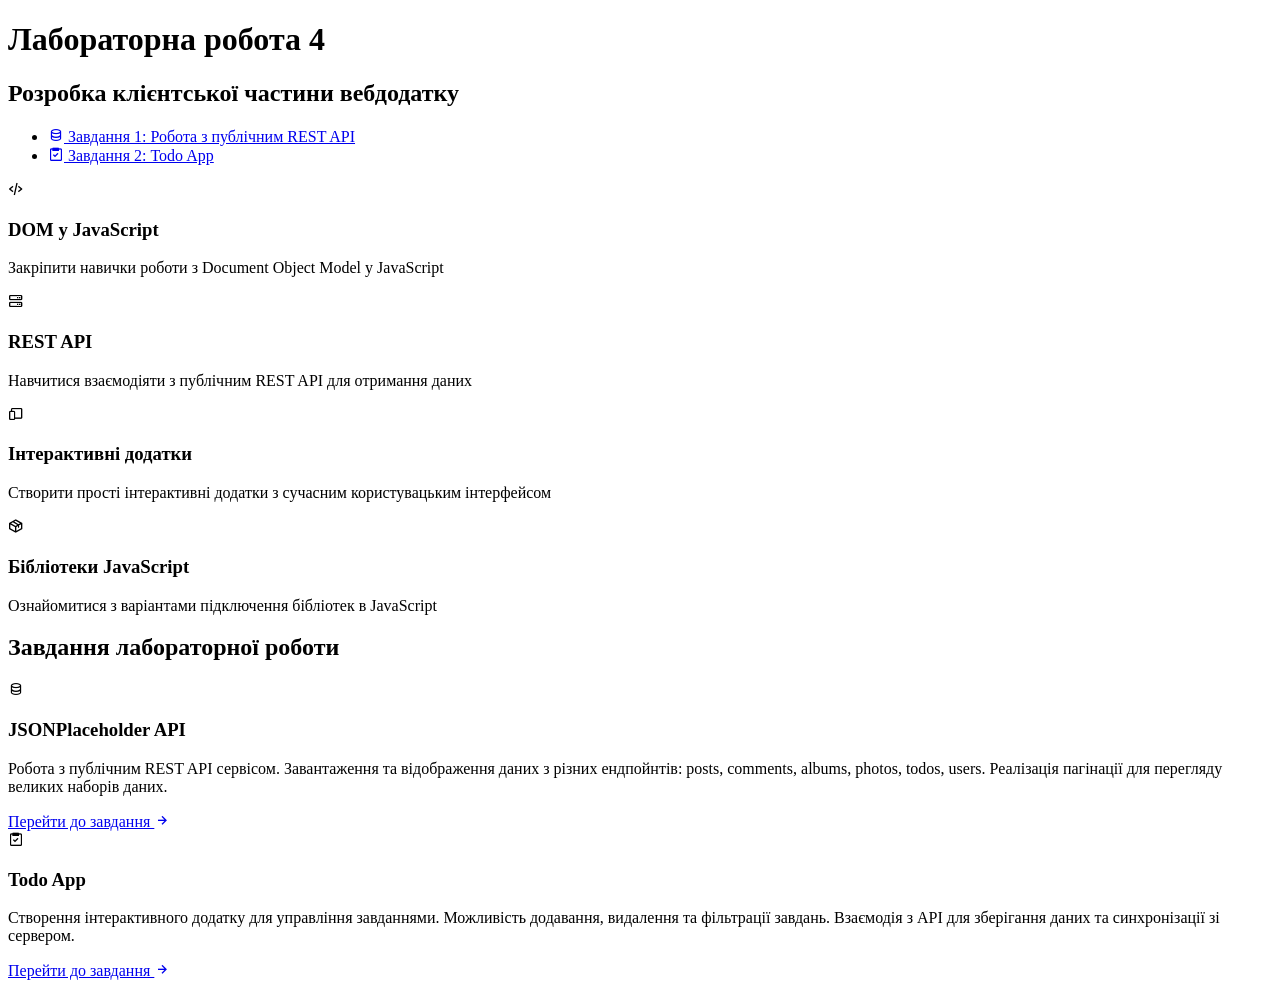
==== index.html @ ab8ba42e "Add files via upload" ====
<!DOCTYPE html>
<html lang="en">
<head>
    <meta charset="UTF-8">
    <meta name="viewport" content="width=device-width, initial-scale=1.0">
    <title>Лабораторна робота 4</title>
    <link rel="stylesheet" href="styles/main.css">
    <link rel="stylesheet" href="https://cdn.jsdelivr.net/npm/boxicons@2.1.4/css/boxicons.min.css">
    <link href="https://fonts.googleapis.com/css2?family=Roboto:wght@300;400;500;700&display=swap" rel="stylesheet">
</head>
<body>
    <header>
        <div class="header-content">
            <h1>Лабораторна робота 4</h1>
            <h2>Розробка клієнтської частини вебдодатку</h2>
            <nav>
                <ul>
                    <li><a href="task1.html"><i class='bx bx-data'></i> Завдання 1: Робота з публічним REST API</a></li>
                    <li><a href="task2.html"><i class='bx bx-task'></i> Завдання 2: Todo App</a></li>
                </ul>
            </nav>
        </div>
    </header>
    <main>
        <section class="container">
            <div class="features">
                <div class="feature-card">
                    <i class='bx bx-code-alt feature-icon'></i>
                    <h3>DOM у JavaScript</h3>
                    <p>Закріпити навички роботи з Document Object Model у JavaScript</p>
                </div>
                <div class="feature-card">
                    <i class='bx bx-server feature-icon'></i>
                    <h3>REST API</h3>
                    <p>Навчитися взаємодіяти з публічним REST API для отримання даних</p>
                </div>
                <div class="feature-card">
                    <i class='bx bx-devices feature-icon'></i>
                    <h3>Інтерактивні додатки</h3>
                    <p>Створити прості інтерактивні додатки з сучасним користувацьким інтерфейсом</p>
                </div>
                <div class="feature-card">
                    <i class='bx bx-package feature-icon'></i>
                    <h3>Бібліотеки JavaScript</h3>
                    <p>Ознайомитися з варіантами підключення бібліотек в JavaScript</p>
                </div>
            </div>
        </section>

        <section class="container tasks-preview">
            <h2>Завдання лабораторної роботи</h2>
            <div class="task-cards">
                <div class="task-card">
                    <div class="task-header">
                        <i class='bx bx-data'></i>
                        <h3>JSONPlaceholder API</h3>
                    </div>
                    <p>Робота з публічним REST API сервісом. Завантаження та відображення даних з різних ендпойнтів: posts, comments, albums, photos, todos, users. Реалізація пагінації для перегляду великих наборів даних.</p>
                    <a href="task1.html" class="task-link">Перейти до завдання <i class='bx bx-right-arrow-alt'></i></a>
                </div>
                <div class="task-card">
                    <div class="task-header">
                        <i class='bx bx-task'></i>
                        <h3>Todo App</h3>
                    </div>
                    <p>Створення інтерактивного додатку для управління завданнями. Можливість додавання, видалення та фільтрації завдань. Взаємодія з API для зберігання даних та синхронізації зі сервером.</p>
                    <a href="task2.html" class="task-link">Перейти до завдання <i class='bx bx-right-arrow-alt'></i></a>
                </div>
            </div>
        </section>
    </main>
    <footer>
    </footer>
</body>
</html>
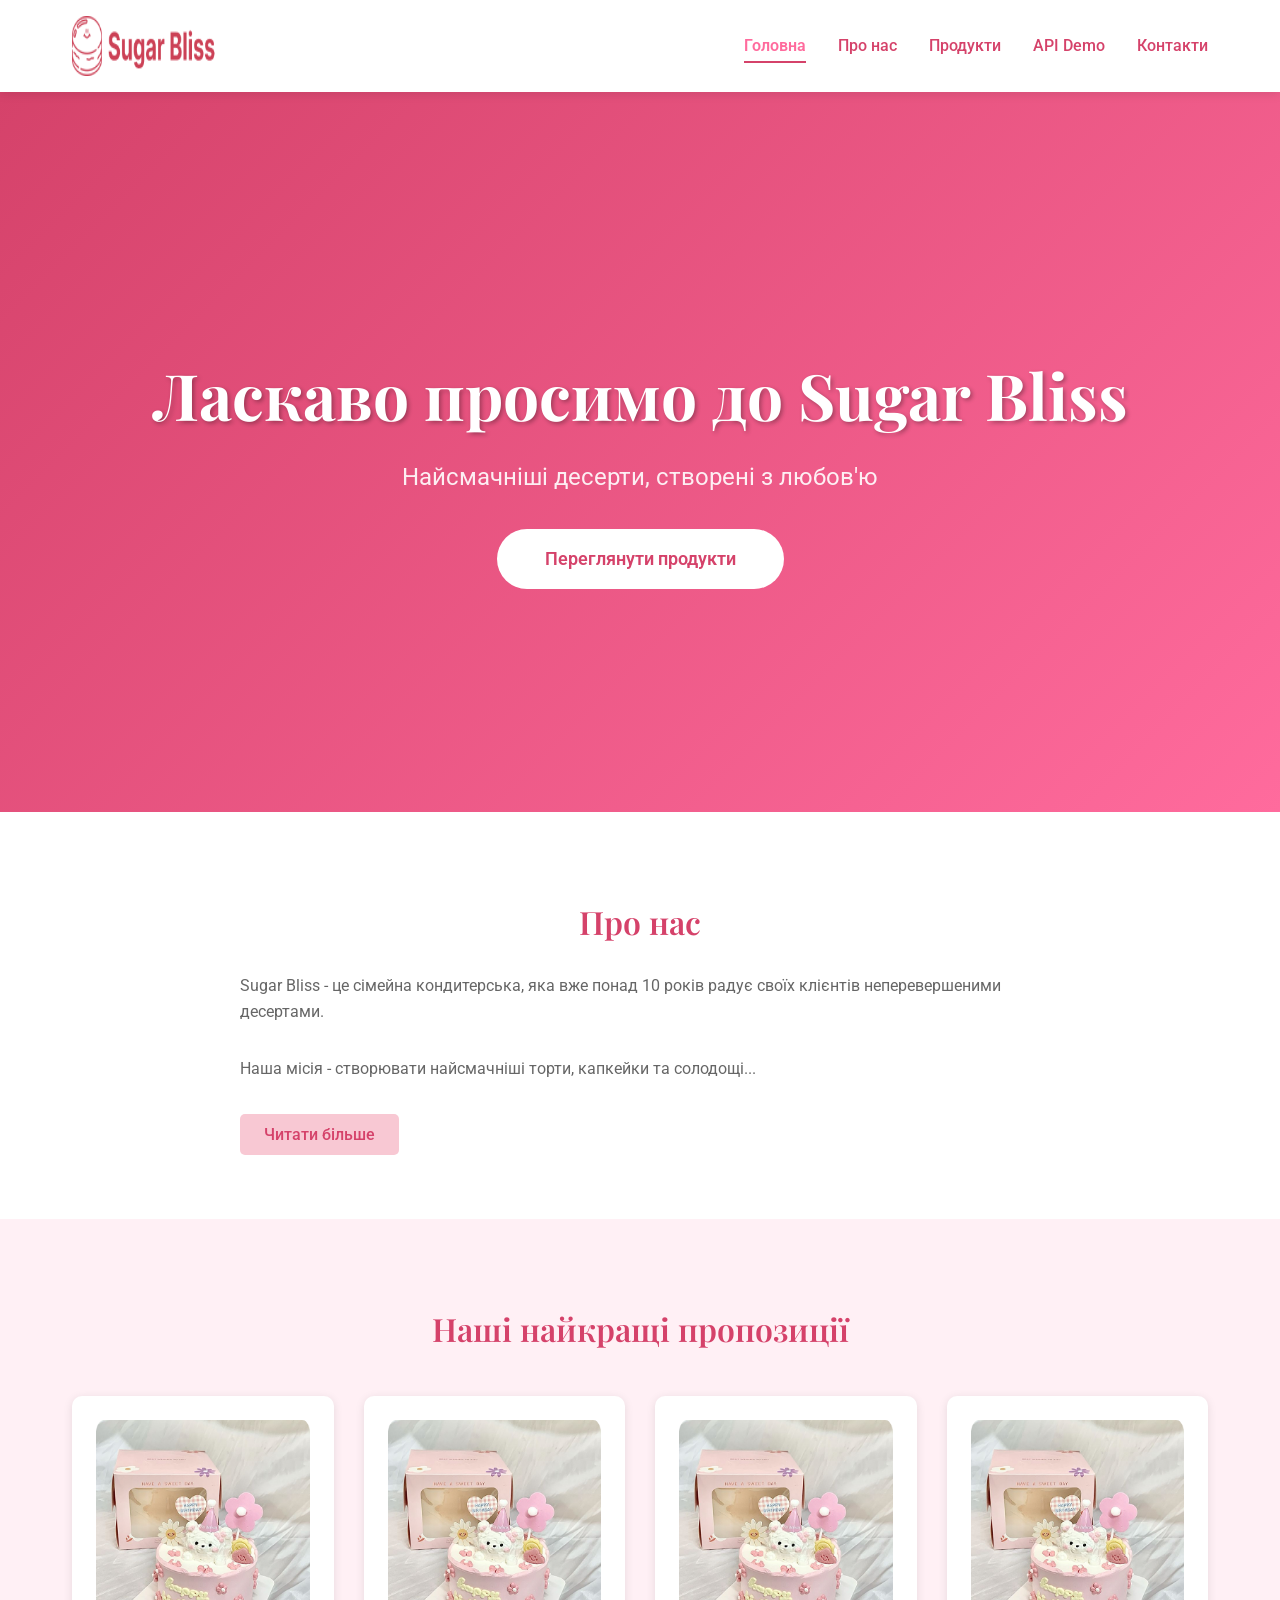
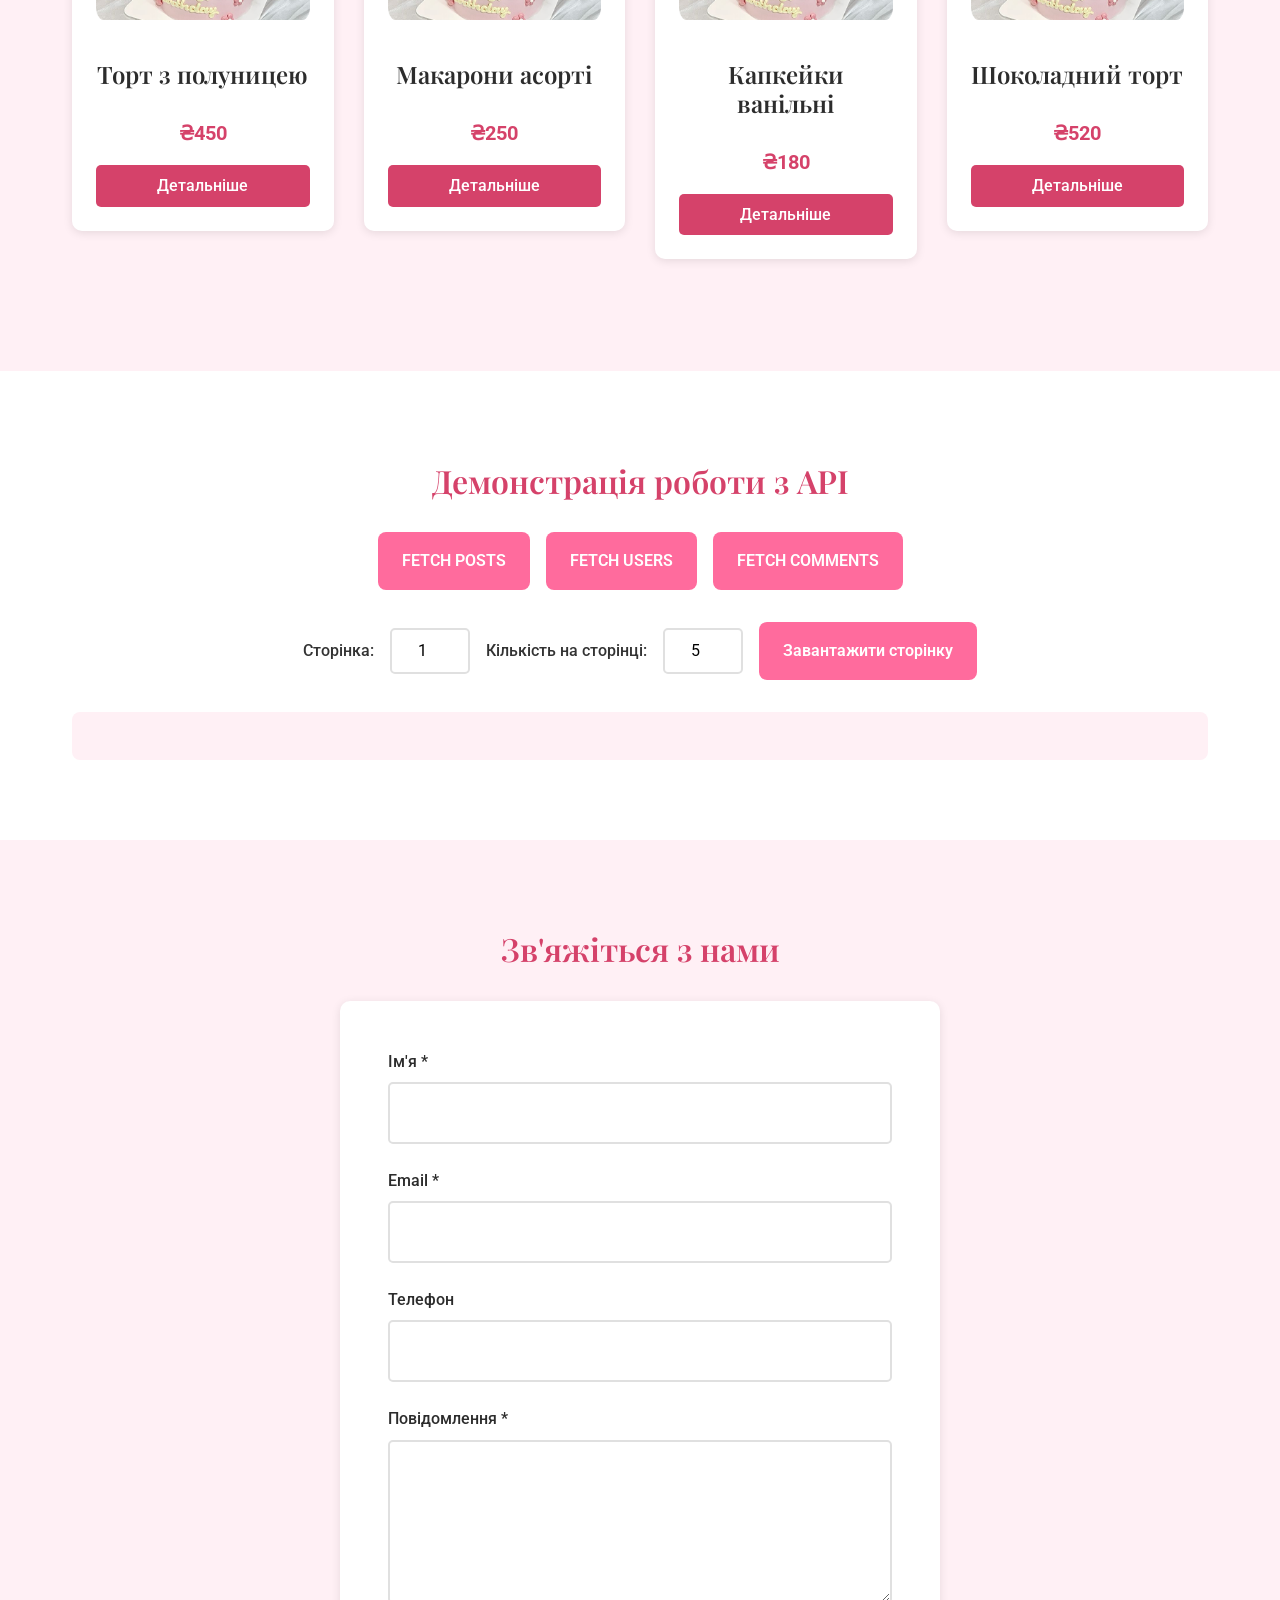
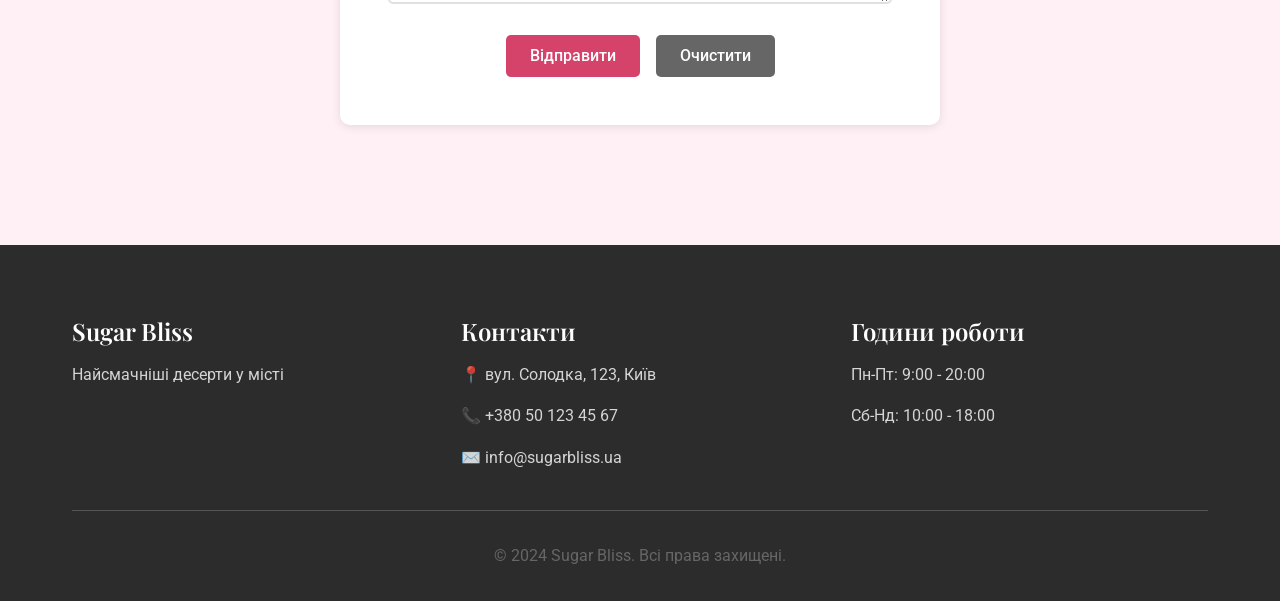
==== commit 3f1382ae: "Init" ====
--- a/index.html
+++ b/index.html
@@ -1,75 +1,297 @@
 <!DOCTYPE html>
-<html lang="en">
+<html lang="uk">
 <head>
     <meta charset="UTF-8">
     <meta name="viewport" content="width=device-width, initial-scale=1.0">
-    <title>Лабораторна робота 4</title>
-    <link rel="stylesheet" href="styles/main.css">
-    <link rel="stylesheet" href="https://cdn.jsdelivr.net/npm/boxicons@2.1.4/css/boxicons.min.css">
-    <link href="https://fonts.googleapis.com/css2?family=Roboto:wght@300;400;500;700&display=swap" rel="stylesheet">
+    <title>Sugar Bliss - Комплексна лабораторна робота</title>
+    <link rel="stylesheet" href="css/normalize.css">
+    <link rel="stylesheet" href="css/styles.css">
+    <link href="https://fonts.googleapis.com/css2?family=Roboto:wght@300;400;500;700&family=Playfair+Display:wght@400;600;700&display=swap" rel="stylesheet">
+    <link rel="icon" href="images/favicon.ico" type="image/x-icon">
+    
+    <!-- Підключення стилів Swiper -->
+    <link rel="stylesheet" href="https://unpkg.com/swiper/swiper-bundle.min.css">
 </head>
 <body>
-    <header>
-        <div class="header-content">
-            <h1>Лабораторна робота 4</h1>
-            <h2>Розробка клієнтської частини вебдодатку</h2>
-            <nav>
-                <ul>
-                    <li><a href="task1.html"><i class='bx bx-data'></i> Завдання 1: Робота з публічним REST API</a></li>
-                    <li><a href="task2.html"><i class='bx bx-task'></i> Завдання 2: Todo App</a></li>
+    <!-- Header з логотипом та навігацією -->
+    <header class="header">
+        <div class="container">
+            <div class="header-content">
+                <div class="logo">
+                    <a href="index.html">
+                        <img src="images/logo.png" alt="Sugar Bliss Logo" width="150" height="60">
+                    </a>
+                </div>
+                
+                <!-- Desktop Navigation -->
+                <nav class="desktop-nav">
+                    <ul class="nav-list">
+                        <li><a href="#hero">Головна</a></li>
+                        <li><a href="#about">Про нас</a></li>
+                        <li><a href="#products">Продукти</a></li>
+                        <li><a href="#api-section">API Demo</a></li>
+                        <li><a href="#contact">Контакти</a></li>
+                    </ul>
+                </nav>
+                
+                <!-- Mobile Menu Button -->
+                <button class="mobile-menu-toggle" aria-label="Відкрити меню">
+                    <span></span>
+                    <span></span>
+                    <span></span>
+                </button>
+            </div>
+            
+            <!-- Mobile Navigation -->
+            <nav class="mobile-nav">
+                <ul class="mobile-nav-list">
+                    <li><a href="#hero">Головна</a></li>
+                    <li><a href="#about">Про нас</a></li>
+                    <li><a href="#products">Продукти</a></li>
+                    <li><a href="#api-section">API Demo</a></li>
+                    <li><a href="#contact">Контакти</a></li>
                 </ul>
             </nav>
         </div>
     </header>
+
     <main>
-        <section class="container">
-            <div class="features">
-                <div class="feature-card">
-                    <i class='bx bx-code-alt feature-icon'></i>
-                    <h3>DOM у JavaScript</h3>
-                    <p>Закріпити навички роботи з Document Object Model у JavaScript</p>
-                </div>
-                <div class="feature-card">
-                    <i class='bx bx-server feature-icon'></i>
-                    <h3>REST API</h3>
-                    <p>Навчитися взаємодіяти з публічним REST API для отримання даних</p>
-                </div>
-                <div class="feature-card">
-                    <i class='bx bx-devices feature-icon'></i>
-                    <h3>Інтерактивні додатки</h3>
-                    <p>Створити прості інтерактивні додатки з сучасним користувацьким інтерфейсом</p>
-                </div>
-                <div class="feature-card">
-                    <i class='bx bx-package feature-icon'></i>
-                    <h3>Бібліотеки JavaScript</h3>
-                    <p>Ознайомитися з варіантами підключення бібліотек в JavaScript</p>
-                </div>
-            </div>
-        </section>
-
-        <section class="container tasks-preview">
-            <h2>Завдання лабораторної роботи</h2>
-            <div class="task-cards">
-                <div class="task-card">
-                    <div class="task-header">
-                        <i class='bx bx-data'></i>
-                        <h3>JSONPlaceholder API</h3>
-                    </div>
-                    <p>Робота з публічним REST API сервісом. Завантаження та відображення даних з різних ендпойнтів: posts, comments, albums, photos, todos, users. Реалізація пагінації для перегляду великих наборів даних.</p>
-                    <a href="task1.html" class="task-link">Перейти до завдання <i class='bx bx-right-arrow-alt'></i></a>
-                </div>
-                <div class="task-card">
-                    <div class="task-header">
-                        <i class='bx bx-task'></i>
-                        <h3>Todo App</h3>
-                    </div>
-                    <p>Створення інтерактивного додатку для управління завданнями. Можливість додавання, видалення та фільтрації завдань. Взаємодія з API для зберігання даних та синхронізації зі сервером.</p>
-                    <a href="task2.html" class="task-link">Перейти до завдання <i class='bx bx-right-arrow-alt'></i></a>
-                </div>
+        <!-- Hero Section -->
+        <section id="hero" class="hero-section">
+            <div class="container">
+                <div class="hero-content">
+                    <h1 class="hero-title">Ласкаво просимо до Sugar Bliss</h1>
+                    <p class="hero-description">Найсмачніші десерти, створені з любов'ю</p>
+                    <button class="cta-button" data-scroll-to="#products">Переглянути продукти</button>
+                </div>
+            </div>
+        </section>
+
+        <!-- About Section with expandable text -->
+        <section id="about" class="about-section section">
+            <div class="container">
+                <h2>Про нас</h2>
+                <div class="about-content">
+                    <p>Sugar Bliss - це сімейна кондитерська, яка вже понад 10 років радує своїх клієнтів неперевершеними десертами.</p>
+                    
+                    <div class="expandable-text">
+                        <div class="text-content">
+                            <p class="short-text">Наша місія - створювати найсмачніші торти, капкейки та солодощі...</p>
+                            <div class="full-text hidden">
+                                <p>Наша місія - створювати найсмачніші торти, капкейки та солодощі, які принесуть радість у ваше життя. Ми використовуємо тільки найкращі інгредієнти: натуральне масло, свіжі яйця, якісний шоколад та сезонні фрукти.</p>
+                                <p>Кожен наш десерт - це витвір мистецтва, створений із любов'ю та увагою до деталей. Наша команда досвідчених кондитерів щодня працює над тим, щоб ваші свята стали незабутніми.</p>
+                                <p>Ми пишаємося тим, що можемо створити індивідуальні торти для будь-якої події: дні народження, весілля, корпоративні заходи. Довіртеся нам свої найважливіші моменти!</p>
+                            </div>
+                        </div>
+                        <button class="toggle-text-btn">Читати більше</button>
+                    </div>
+                </div>
+            </div>
+        </section>
+
+        <!-- Products Section with Swiper -->
+        <section id="products" class="products-section section">
+            <div class="container">
+                <h2>Наші найкращі пропозиції</h2>
+                
+                <div class="swiper-container">
+                    <div class="swiper-wrapper">
+                        <div class="swiper-slide">
+                            <div class="product-item">
+                                <img src="images/product1.png" alt="Торт з полуницею" width="300" height="300">
+                                <h3>Торт з полуницею</h3>
+                                <p class="price">₴450</p>
+                                <button class="open-modal-btn" data-modal="modal1">Детальніше</button>
+                            </div>
+                        </div>
+                        <div class="swiper-slide">
+                            <div class="product-item">
+                                <img src="images/product2.png" alt="Макарони" width="300" height="300">
+                                <h3>Макарони асорті</h3>
+                                <p class="price">₴250</p>
+                                <button class="open-modal-btn" data-modal="modal2">Детальніше</button>
+                            </div>
+                        </div>
+                        <div class="swiper-slide">
+                            <div class="product-item">
+                                <img src="images/product3.png" alt="Капкейки" width="300" height="300">
+                                <h3>Капкейки ванільні</h3>
+                                <p class="price">₴180</p>
+                                <button class="open-modal-btn" data-modal="modal3">Детальніше</button>
+                            </div>
+                        </div>
+                        <div class="swiper-slide">
+                            <div class="product-item">
+                                <img src="images/product4.png" alt="Шоколадний торт" width="300" height="300">
+                                <h3>Шоколадний торт</h3>
+                                <p class="price">₴520</p>
+                                <button class="open-modal-btn" data-modal="modal4">Детальніше</button>
+                            </div>
+                        </div>
+                    </div>
+                    
+                    <!-- Navigation buttons -->
+                    <div class="swiper-button-next"></div>
+                    <div class="swiper-button-prev"></div>
+                    
+                    <!-- Pagination -->
+                    <div class="swiper-pagination"></div>
+                </div>
+            </div>
+        </section>
+
+        <!-- API Demo Section (ЛР 4) -->
+        <section id="api-section" class="api-section section">
+            <div class="container">
+                <h2>Демонстрація роботи з API</h2>
+                
+                <div class="api-controls">
+                    <button id="fetch-posts-btn" class="api-btn">FETCH POSTS</button>
+                    <button id="fetch-users-btn" class="api-btn">FETCH USERS</button>
+                    <button id="fetch-comments-btn" class="api-btn">FETCH COMMENTS</button>
+                </div>
+                
+                <div class="pagination-controls">
+                    <label for="page-input">Сторінка:</label>
+                    <input type="number" id="page-input" min="1" value="1" placeholder="Введіть номер сторінки">
+                    <label for="limit-input">Кількість на сторінці:</label>
+                    <input type="number" id="limit-input" min="1" max="20" value="5" placeholder="Введіть кількість">
+                    <button id="load-page-btn" class="api-btn">Завантажити сторінку</button>
+                </div>
+                
+                <div class="api-results" id="api-results">
+                    <!-- Результати API запитів -->
+                </div>
+                
+                <div class="pagination-info" id="pagination-info">
+                    <!-- Інформація про пагінацію -->
+                </div>
+            </div>
+        </section>
+
+        <!-- Contact Form Section -->
+        <section id="contact" class="contact-section section">
+            <div class="container">
+                <h2>Зв'яжіться з нами</h2>
+                
+                <form class="contact-form" id="contact-form">
+                    <div class="form-group">
+                        <label for="name">Ім'я *</label>
+                        <input type="text" id="name" name="name" required>
+                        <span class="error-message" id="name-error"></span>
+                    </div>
+                    
+                    <div class="form-group">
+                        <label for="email">Email *</label>
+                        <input type="email" id="email" name="email" required>
+                        <span class="error-message" id="email-error"></span>
+                    </div>
+                    
+                    <div class="form-group">
+                        <label for="phone">Телефон</label>
+                        <input type="tel" id="phone" name="phone">
+                        <span class="error-message" id="phone-error"></span>
+                    </div>
+                    
+                    <div class="form-group">
+                        <label for="message">Повідомлення *</label>
+                        <textarea id="message" name="message" rows="5" required></textarea>
+                        <span class="error-message" id="message-error"></span>
+                    </div>
+                    
+                    <div class="form-actions">
+                        <button type="submit" class="submit-btn">Відправити</button>
+                        <button type="reset" class="reset-btn">Очистити</button>
+                    </div>
+                </form>
+                
+                <div class="form-result" id="form-result"></div>
             </div>
         </section>
     </main>
-    <footer>
+
+    <!-- Footer -->
+    <footer class="footer">
+        <div class="container">
+            <div class="footer-content">
+                <div class="footer-section">
+                    <h3>Sugar Bliss</h3>
+                    <p>Найсмачніші десерти у місті</p>
+                </div>
+                <div class="footer-section">
+                    <h3>Контакти</h3>
+                    <p>📍 вул. Солодка, 123, Київ</p>
+                    <p>📞 +380 50 123 45 67</p>
+                    <p>✉️ info@sugarbliss.ua</p>
+                </div>
+                <div class="footer-section">
+                    <h3>Години роботи</h3>
+                    <p>Пн-Пт: 9:00 - 20:00</p>
+                    <p>Сб-Нд: 10:00 - 18:00</p>
+                </div>
+            </div>
+            <div class="footer-bottom">
+                <p>&copy; 2024 Sugar Bliss. Всі права захищені.</p>
+            </div>
+        </div>
     </footer>
+
+    <!-- Модальні вікна -->
+    <div id="modal1" class="modal">
+        <div class="modal-content">
+            <span class="close-btn">&times;</span>
+            <h2>Торт з полуницею</h2>
+            <img src="images/product1.png" alt="Торт з полуницею" width="400" height="300">
+            <p><strong>Опис:</strong> Ніжний бісквітний торт з натуральним кремом і свіжою полуницею. Ідеальний вибір для святкування дня народження або романтичної вечері.</p>
+            <p><strong>Інгредієнти:</strong> борошно, яйця, цукор, масло, полуниця, вершки, ваніль</p>
+            <p><strong>Ціна:</strong> ₴450</p>
+            <button class="order-btn">Замовити</button>
+        </div>
+    </div>
+
+    <div id="modal2" class="modal">
+        <div class="modal-content">
+            <span class="close-btn">&times;</span>
+            <h2>Макарони асорті</h2>
+            <img src="images/product2.png" alt="Макарони" width="400" height="300">
+            <p><strong>Опис:</strong> Набір із 12 різнокольорових макаронів з унікальними смаками: ваніль, шоколад, полуниця, лимон, лаванда, роза.</p>
+            <p><strong>Ціна:</strong> ₴250</p>
+            <button class="order-btn">Замовити</button>
+        </div>
+    </div>
+
+    <div id="modal3" class="modal">
+        <div class="modal-content">
+            <span class="close-btn">&times;</span>
+            <h2>Капкейки ванільні</h2>
+            <img src="images/product3.png" alt="Капкейки" width="400" height="300">
+            <p><strong>Опис:</strong> Набір із 6 ванільних капкейків з масляним кремом і красивими декораціями. Ідеально підходять для дитячих свят.</p>
+            <p><strong>Ціна:</strong> ₴180</p>
+            <button class="order-btn">Замовити</button>
+        </div>
+    </div>
+
+    <div id="modal4" class="modal">
+        <div class="modal-content">
+            <span class="close-btn">&times;</span>
+            <h2>Шоколадний торт</h2>
+            <img src="images/product4.png" alt="Шоколадний торт" width="400" height="300">
+            <p><strong>Опис:</strong> Багатошаровий шоколадний торт з ганашем і горіховою начинкою. Справжня насолода для любителів шоколаду.</p>
+            <p><strong>Ціна:</strong> ₴520</p>
+            <button class="order-btn">Замовити</button>
+        </div>
+    </div>
+
+    <!-- Скрипти -->
+    <script src="js/mobile-menu.js"></script>
+    <script src="js/modal.js"></script>
+    <script src="js/form-handler.js"></script>
+    <script src="js/text-toggle.js"></script>
+    <script src="js/api-handler.js"></script>
+    <script src="js/smooth-scroll.js"></script>
+    
+    <!-- Підключення Swiper.js -->
+    <script src="https://unpkg.com/swiper/swiper-bundle.min.js"></script>
+    <script src="js/swiper-init.js"></script>
 </body>
-</html> +</html>
--- a/css/styles.css
+++ b/css/styles.css
@@ -0,0 +1,791 @@
+/* CSS Variables */
+:root {
+    --primary-color: #d5426a;
+    --secondary-color: #f8c8d3;
+    --accent-color: #ff6b9d;
+    --dark-color: #2c2c2c;
+    --text-color: #333;
+    --text-light: #666;
+    --bg-color: #fff0f5;
+    --white: #ffffff;
+    --error-color: #e74c3c;
+    --success-color: #27ae60;
+    --border-color: #e0e0e0;
+    --shadow: 0 2px 10px rgba(0, 0, 0, 0.1);
+    --shadow-hover: 0 4px 20px rgba(0, 0, 0, 0.15);
+    
+    /* Typography */
+    --font-primary: 'Roboto', sans-serif;
+    --font-secondary: 'Playfair Display', serif;
+    --font-size-small: 0.875rem;
+    --font-size-base: 1rem;
+    --font-size-lg: 1.125rem;
+    --font-size-xl: 1.25rem;
+    --font-size-2xl: 1.5rem;
+    --font-size-3xl: 2rem;
+    --font-size-4xl: 2.5rem;
+    
+    /* Spacing */
+    --spacing-xs: 0.25rem;
+    --spacing-sm: 0.5rem;
+    --spacing-md: 1rem;
+    --spacing-lg: 1.5rem;
+    --spacing-xl: 2rem;
+    --spacing-2xl: 3rem;
+    --spacing-3xl: 4rem;
+    
+    /* Breakpoints */
+    --mobile: 480px;
+    --tablet: 768px;
+    --desktop: 1024px;
+    --large: 1200px;
+}
+
+/* Base Styles */
+body {
+    font-family: var(--font-primary);
+    font-size: var(--font-size-base);
+    line-height: 1.6;
+    color: var(--text-color);
+    background-color: var(--bg-color);
+    overflow-x: hidden;
+}
+
+/* Container */
+.container {
+    width: 100%;
+    max-width: var(--large);
+    margin: 0 auto;
+    padding: 0 var(--spacing-md);
+}
+
+/* Section */
+.section {
+    padding: var(--spacing-3xl) 0;
+}
+
+/* Typography */
+h1, h2, h3, h4, h5, h6 {
+    font-family: var(--font-secondary);
+    color: var(--primary-color);
+    line-height: 1.2;
+    margin-bottom: var(--spacing-md);
+}
+
+h1 {
+    font-size: var(--font-size-4xl);
+    font-weight: 700;
+}
+
+h2 {
+    font-size: var(--font-size-3xl);
+    font-weight: 600;
+    text-align: center;
+    margin-bottom: var(--spacing-xl);
+}
+
+h3 {
+    font-size: var(--font-size-2xl);
+    font-weight: 600;
+}
+
+p {
+    margin-bottom: var(--spacing-md);
+    color: var(--text-light);
+}
+
+a {
+    color: var(--primary-color);
+    text-decoration: none;
+    transition: color 0.3s ease;
+}
+
+a:hover {
+    color: var(--accent-color);
+}
+
+/* Buttons */
+button, .btn {
+    display: inline-block;
+    padding: var(--spacing-sm) var(--spacing-lg);
+    border: none;
+    border-radius: 5px;
+    font-family: var(--font-primary);
+    font-size: var(--font-size-base);
+    font-weight: 500;
+    text-align: center;
+    cursor: pointer;
+    transition: all 0.3s ease;
+    text-decoration: none;
+}
+
+.btn-primary, button {
+    background-color: var(--primary-color);
+    color: var(--white);
+}
+
+.btn-primary:hover, button:hover {
+    background-color: var(--accent-color);
+    transform: translateY(-2px);
+    box-shadow: var(--shadow-hover);
+}
+
+.btn-secondary {
+    background-color: transparent;
+    color: var(--primary-color);
+    border: 2px solid var(--primary-color);
+}
+
+.btn-secondary:hover {
+    background-color: var(--primary-color);
+    color: var(--white);
+}
+
+/* Header */
+.header {
+    background-color: var(--white);
+    box-shadow: var(--shadow);
+    position: sticky;
+    top: 0;
+    z-index: 1000;
+}
+
+.header-content {
+    display: flex;
+    justify-content: space-between;
+    align-items: center;
+    padding: var(--spacing-md) 0;
+}
+
+.logo img {
+    transition: transform 0.3s ease;
+}
+
+.logo:hover img {
+    transform: scale(1.05);
+}
+
+/* Navigation */
+.desktop-nav {
+    display: none;
+}
+
+.nav-list {
+    display: flex;
+    list-style: none;
+    gap: var(--spacing-xl);
+}
+
+.nav-list a {
+    font-weight: 500;
+    padding: var(--spacing-sm) 0;
+    position: relative;
+}
+
+.nav-list a::after {
+    content: '';
+    position: absolute;
+    bottom: 0;
+    left: 0;
+    width: 0;
+    height: 2px;
+    background-color: var(--primary-color);
+    transition: width 0.3s ease;
+}
+
+.nav-list a:hover::after {
+    width: 100%;
+}
+
+/* Mobile Menu */
+.mobile-menu-toggle {
+    display: flex;
+    flex-direction: column;
+    gap: 4px;
+    background: none;
+    border: none;
+    padding: var(--spacing-sm);
+}
+
+.mobile-menu-toggle span {
+    width: 25px;
+    height: 3px;
+    background-color: var(--primary-color);
+    transition: all 0.3s ease;
+}
+
+.mobile-menu-toggle.active span:nth-child(1) {
+    transform: rotate(45deg) translate(5px, 5px);
+}
+
+.mobile-menu-toggle.active span:nth-child(2) {
+    opacity: 0;
+}
+
+.mobile-menu-toggle.active span:nth-child(3) {
+    transform: rotate(-45deg) translate(7px, -6px);
+}
+
+.mobile-nav {
+    display: none;
+    background-color: var(--white);
+    box-shadow: var(--shadow);
+    position: absolute;
+    top: 100%;
+    left: 0;
+    right: 0;
+    z-index: 999;
+}
+
+.mobile-nav.active {
+    display: block;
+    animation: slideDown 0.3s ease;
+}
+
+.mobile-nav-list {
+    list-style: none;
+    padding: var(--spacing-md) 0;
+}
+
+.mobile-nav-list li {
+    border-bottom: 1px solid var(--border-color);
+}
+
+.mobile-nav-list a {
+    display: block;
+    padding: var(--spacing-md) var(--spacing-lg);
+    font-weight: 500;
+}
+
+/* Hero Section */
+.hero-section {
+    background: linear-gradient(135deg, var(--primary-color), var(--accent-color));
+    color: var(--white);
+    text-align: center;
+    padding: var(--spacing-3xl) 0;
+    min-height: 70vh;
+    display: flex;
+    align-items: center;
+}
+
+.hero-title {
+    color: var(--white);
+    margin-bottom: var(--spacing-lg);
+    text-shadow: 2px 2px 4px rgba(0, 0, 0, 0.3);
+}
+
+.hero-description {
+    font-size: var(--font-size-xl);
+    margin-bottom: var(--spacing-xl);
+    color: rgba(255, 255, 255, 0.9);
+}
+
+.cta-button {
+    background-color: var(--white);
+    color: var(--primary-color);
+    padding: var(--spacing-md) var(--spacing-2xl);
+    font-size: var(--font-size-lg);
+    font-weight: 600;
+    border-radius: 50px;
+}
+
+.cta-button:hover {
+    background-color: var(--secondary-color);
+    transform: translateY(-3px);
+}
+
+/* About Section */
+.about-section {
+    background-color: var(--white);
+}
+
+.about-content {
+    max-width: 800px;
+    margin: 0 auto;
+    text-align: center;
+}
+
+.expandable-text {
+    margin-top: var(--spacing-xl);
+}
+
+.full-text {
+    transition: all 0.5s ease;
+    overflow: hidden;
+}
+
+.full-text.hidden {
+    max-height: 0;
+    opacity: 0;
+}
+
+.full-text:not(.hidden) {
+    max-height: 500px;
+    opacity: 1;
+    margin-top: var(--spacing-md);
+}
+
+.toggle-text-btn {
+    margin-top: var(--spacing-md);
+    background-color: var(--secondary-color);
+    color: var(--primary-color);
+}
+
+/* Products Section */
+.products-section {
+    background-color: var(--bg-color);
+}
+
+.swiper-container {
+    padding: var(--spacing-md) 0 var(--spacing-2xl);
+}
+
+.product-item {
+    background-color: var(--white);
+    padding: var(--spacing-lg);
+    border-radius: 10px;
+    box-shadow: var(--shadow);
+    text-align: center;
+    transition: transform 0.3s ease, box-shadow 0.3s ease;
+    height: 100%;
+    display: flex;
+    flex-direction: column;
+}
+
+.product-item:hover {
+    transform: translateY(-5px);
+    box-shadow: var(--shadow-hover);
+}
+
+.product-item img {
+    width: 100%;
+    height: 200px;
+    object-fit: cover;
+    border-radius: 8px;
+    margin-bottom: var(--spacing-md);
+}
+
+.product-item h3 {
+    color: var(--dark-color);
+    margin-bottom: var(--spacing-sm);
+}
+
+.price {
+    font-size: var(--font-size-xl);
+    font-weight: 700;
+    color: var(--primary-color);
+    margin-bottom: var(--spacing-md);
+}
+
+.product-item button {
+    margin-top: auto;
+}
+
+.swiper-button-next,
+.swiper-button-prev {
+    color: var(--primary-color);
+}
+
+.swiper-pagination-bullet-active {
+    background-color: var(--primary-color);
+}
+
+/* API Section */
+.api-section {
+    background-color: var(--white);
+}
+
+.api-controls {
+    display: flex;
+    gap: var(--spacing-md);
+    justify-content: center;
+    margin-bottom: var(--spacing-xl);
+    flex-wrap: wrap;
+}
+
+.api-btn {
+    background-color: var(--accent-color);
+    padding: var(--spacing-md) var(--spacing-lg);
+    font-weight: 600;
+    border-radius: 8px;
+}
+
+.pagination-controls {
+    display: flex;
+    gap: var(--spacing-md);
+    align-items: center;
+    justify-content: center;
+    margin-bottom: var(--spacing-xl);
+    flex-wrap: wrap;
+}
+
+.pagination-controls label {
+    font-weight: 500;
+}
+
+.pagination-controls input {
+    padding: var(--spacing-sm);
+    border: 2px solid var(--border-color);
+    border-radius: 5px;
+    width: 80px;
+    text-align: center;
+}
+
+.api-results {
+    background-color: var(--bg-color);
+    border-radius: 8px;
+    padding: var(--spacing-lg);
+    max-height: 400px;
+    overflow-y: auto;
+    margin-bottom: var(--spacing-md);
+}
+
+.api-item {
+    background-color: var(--white);
+    padding: var(--spacing-md);
+    margin-bottom: var(--spacing-md);
+    border-radius: 5px;
+    border-left: 4px solid var(--primary-color);
+}
+
+.api-item h4 {
+    color: var(--dark-color);
+    margin-bottom: var(--spacing-sm);
+}
+
+.pagination-info {
+    text-align: center;
+    font-weight: 500;
+    color: var(--text-light);
+}
+
+/* Contact Form */
+.contact-section {
+    background-color: var(--bg-color);
+}
+
+.contact-form {
+    max-width: 600px;
+    margin: 0 auto;
+    background-color: var(--white);
+    padding: var(--spacing-2xl);
+    border-radius: 10px;
+    box-shadow: var(--shadow);
+}
+
+.form-group {
+    margin-bottom: var(--spacing-lg);
+}
+
+.form-group label {
+    display: block;
+    margin-bottom: var(--spacing-sm);
+    font-weight: 500;
+    color: var(--dark-color);
+}
+
+.form-group input,
+.form-group textarea {
+    width: 100%;
+    padding: var(--spacing-md);
+    border: 2px solid var(--border-color);
+    border-radius: 5px;
+    font-family: var(--font-primary);
+    font-size: var(--font-size-base);
+    transition: border-color 0.3s ease;
+}
+
+.form-group input:focus,
+.form-group textarea:focus {
+    outline: none;
+    border-color: var(--primary-color);
+}
+
+.form-group input.error,
+.form-group textarea.error {
+    border-color: var(--error-color);
+}
+
+.error-message {
+    display: block;
+    color: var(--error-color);
+    font-size: var(--font-size-small);
+    margin-top: var(--spacing-xs);
+}
+
+.form-actions {
+    display: flex;
+    gap: var(--spacing-md);
+    justify-content: center;
+}
+
+.submit-btn {
+    background-color: var(--primary-color);
+}
+
+.reset-btn {
+    background-color: var(--text-light);
+}
+
+.form-result {
+    margin-top: var(--spacing-lg);
+    padding: var(--spacing-md);
+    border-radius: 5px;
+    text-align: center;
+    font-weight: 500;
+}
+
+.form-result.success {
+    background-color: var(--success-color);
+    color: var(--white);
+}
+
+.form-result.error {
+    background-color: var(--error-color);
+    color: var(--white);
+}
+
+/* Modal */
+.modal {
+    display: none;
+    position: fixed;
+    z-index: 2000;
+    left: 0;
+    top: 0;
+    width: 100%;
+    height: 100%;
+    background-color: rgba(0, 0, 0, 0.5);
+    backdrop-filter: blur(5px);
+    animation: fadeIn 0.3s ease;
+}
+
+.modal-content {
+    background-color: var(--white);
+    margin: 5% auto;
+    padding: var(--spacing-2xl);
+    border-radius: 10px;
+    box-shadow: var(--shadow-hover);
+    width: 90%;
+    max-width: 500px;
+    position: relative;
+    animation: slideIn 0.3s ease;
+}
+
+.close-btn {
+    position: absolute;
+    top: var(--spacing-md);
+    right: var(--spacing-lg);
+    color: var(--text-light);
+    font-size: 28px;
+    font-weight: bold;
+    cursor: pointer;
+    transition: color 0.3s ease;
+}
+
+.close-btn:hover {
+    color: var(--dark-color);
+}
+
+.modal-content img {
+    width: 100%;
+    height: 200px;
+    object-fit: cover;
+    border-radius: 8px;
+    margin: var(--spacing-md) 0;
+}
+
+.order-btn {
+    width: 100%;
+    margin-top: var(--spacing-md);
+    background-color: var(--accent-color);
+}
+
+/* Footer */
+.footer {
+    background-color: var(--dark-color);
+    color: var(--white);
+    padding: var(--spacing-2xl) 0 var(--spacing-md);
+}
+
+.footer-content {
+    display: grid;
+    grid-template-columns: repeat(auto-fit, minmax(250px, 1fr));
+    gap: var(--spacing-xl);
+    margin-bottom: var(--spacing-xl);
+}
+
+.footer-section h3 {
+    color: var(--white);
+    margin-bottom: var(--spacing-md);
+}
+
+.footer-section p {
+    color: rgba(255, 255, 255, 0.8);
+    margin-bottom: var(--spacing-sm);
+}
+
+.footer-bottom {
+    text-align: center;
+    padding-top: var(--spacing-md);
+    border-top: 1px solid rgba(255, 255, 255, 0.2);
+}
+
+/* Animations */
+@keyframes fadeIn {
+    from { opacity: 0; }
+    to { opacity: 1; }
+}
+
+@keyframes slideIn {
+    from {
+        opacity: 0;
+        transform: translateY(-50px);
+    }
+    to {
+        opacity: 1;
+        transform: translateY(0);
+    }
+}
+
+@keyframes slideDown {
+    from {
+        opacity: 0;
+        transform: translateY(-20px);
+    }
+    to {
+        opacity: 1;
+        transform: translateY(0);
+    }
+}
+
+@keyframes bounce {
+    0%, 20%, 50%, 80%, 100% {
+        transform: translateY(0);
+    }
+    40% {
+        transform: translateY(-10px);
+    }
+    60% {
+        transform: translateY(-5px);
+    }
+}
+
+.bounce {
+    animation: bounce 1s ease-in-out;
+}
+
+/* Media Queries - Mobile First */
+
+/* Small screens (480px and up) */
+@media (min-width: 480px) {
+    .container {
+        padding: 0 var(--spacing-lg);
+    }
+    
+    .api-controls,
+    .pagination-controls {
+        justify-content: center;
+    }
+    
+    .form-actions {
+        flex-direction: row;
+    }
+}
+
+/* Medium screens (768px and up) */
+@media (min-width: 768px) {
+    .desktop-nav {
+        display: block;
+    }
+    
+    .mobile-menu-toggle {
+        display: none;
+    }
+    
+    .hero-title {
+        font-size: 3.5rem;
+    }
+    
+    .hero-description {
+        font-size: var(--font-size-2xl);
+    }
+    
+    .about-content {
+        text-align: left;
+    }
+    
+    .footer-content {
+        grid-template-columns: repeat(3, 1fr);
+    }
+}
+
+/* Large screens (1024px and up) */
+@media (min-width: 1024px) {
+    .section {
+        padding: var(--spacing-3xl) 0;
+    }
+    
+    .hero-section {
+        min-height: 80vh;
+    }
+    
+    .container {
+        padding: 0 var(--spacing-xl);
+    }
+}
+
+/* Extra large screens (1200px and up) */
+@media (min-width: 1200px) {
+    .hero-title {
+        font-size: 4rem;
+    }
+}
+
+/* High DPI screens */
+@media (min-resolution: 2dppx) {
+    /* Styles for high-resolution screens */
+    .product-item img,
+    .modal-content img {
+        image-rendering: -webkit-optimize-contrast;
+        image-rendering: crisp-edges;
+    }
+}
+
+/* Print styles */
+@media print {
+    .header,
+    .mobile-nav,
+    .api-section,
+    .footer {
+        display: none;
+    }
+    
+    .section {
+        padding: var(--spacing-md) 0;
+    }
+    
+    body {
+        background-color: white;
+        color: black;
+    }
+}
+
+/* Reduced motion */
+@media (prefers-reduced-motion: reduce) {
+    * {
+        animation-duration: 0.01ms !important;
+        animation-iteration-count: 1 !important;
+        transition-duration: 0.01ms !important;
+    }
+}
+
+/* Dark mode support */
+@media (prefers-color-scheme: dark) {
+    :root {
+        --bg-color: #1a1a1a;
+        --white: #2d2d2d;
+        --text-color: #e0e0e0;
+        --text-light: #b0b0b0;
+        --border-color: #404040;
+    }
+}
